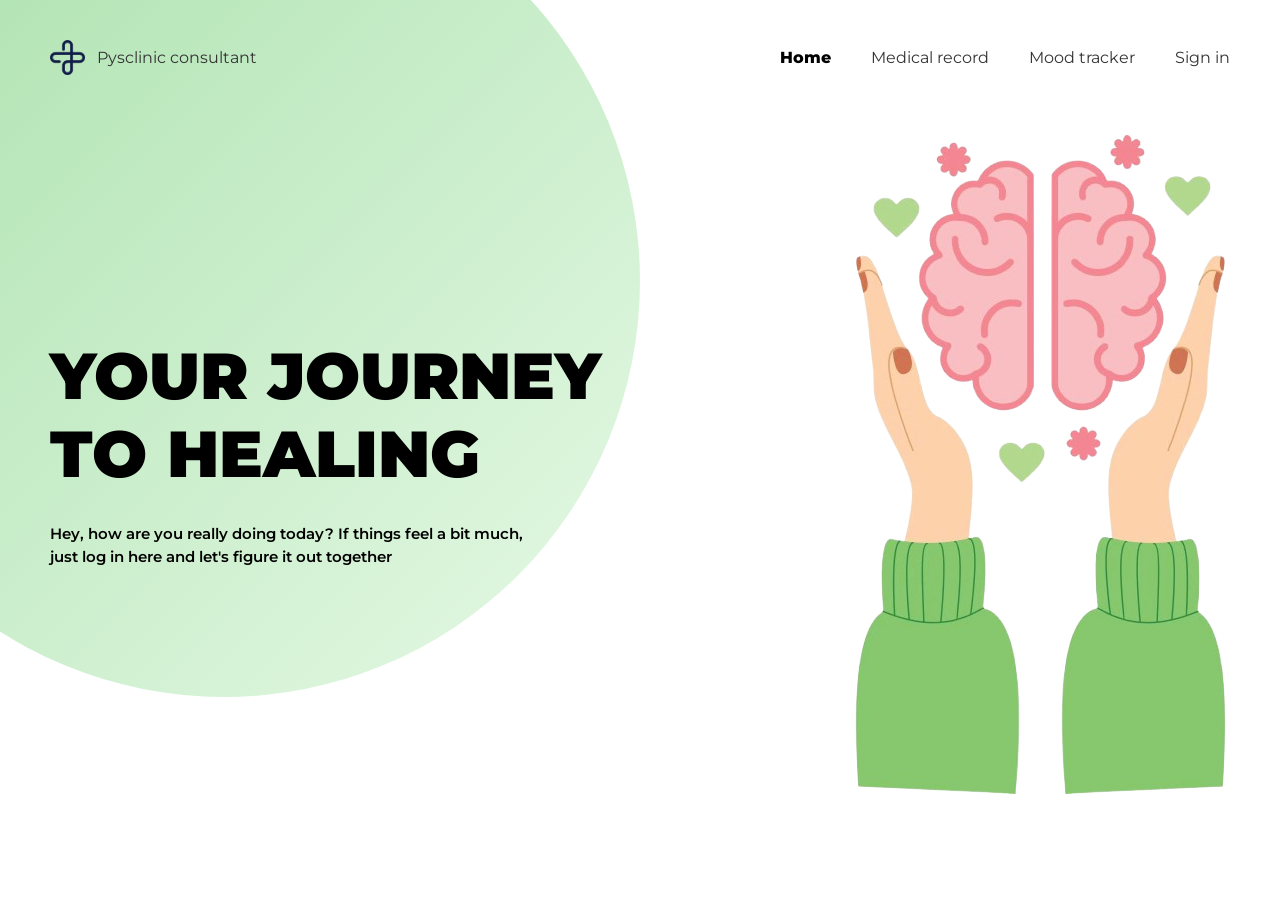
==== index.html @ 3fc35aa0 "web project" ====
<!DOCTYPE html>
<html lang="vi">
<head>
    <meta charset="UTF-8">
    <meta name="viewport" content="width=device-width, initial-scale=1.0">
    <title>Pysclinic Consultant</title>
    <link rel="stylesheet" href="index.css">
    <link rel="preconnect" href="https://fonts.googleapis.com">
    <link rel="preconnect" href="https://fonts.gstatic.com" crossorigin>
    <link href="https://fonts.googleapis.com/css2?family=Montserrat:wght@400;600;800;900&display=swap" rel="stylesheet">
</head>
<body>

    <div class="bg-shape"></div>

    <div class="container">
        <header>
            <div class="logo">
                <img src="ảnh/Picture2.png" alt="Logo" class="logo-icon"> 
                <span class="logo-text">Pysclinic consultant</span>
            </div>
            <nav>
                <ul>
                    <li><a href="#" class="active">Home</a></li>
                    <li><a href="medical_record.html">Medical record</a></li>
                    <li><a href="mood.html">Mood tracker</a></li>
                    <li><a href="sign_in.html">Sign in</a></li>
                </ul>
            </nav>
        </header>

        <main class="hero">
            <div class="hero-text">
                <h1>YOUR JOURNEY<br>TO HEALING</h1>
                <p>Hey, how are you really doing today? If things feel a bit much, just log in here and let's figure it out together</p>
            </div>

            <div class="hero-image">
                <img src="ảnh/trang_tri.png" alt="Healing Illustration">
            </div>
        </main>
    </div>

</body>
</html>
---- index.css ----
/* --- Reset cơ bản --- */
* {
    margin: 0;
    padding: 0;
    box-sizing: border-box;
}

body {
    font-family: 'Montserrat', sans-serif;
    background-color: #ffffff;
    color: #000;
    overflow-x: hidden;
    position: relative;
    min-height: 100vh;
}

/* --- Mảng nền cong màu xanh --- */
.bg-shape {
    position: absolute;
    top: -15vh; /* Kéo mảng xanh dịch lên trên một chút */
    left: -15vw; /* Kéo nhẹ sang phải để bao trọn khối chữ */
    width: 65vw; 
    height: 65vw; /* Dùng vw cho cả 2 chiều để tạo thành một hình tròn hoàn hảo */
    background: linear-gradient(135deg, #a8e0aa 0%, #e6f9e6 100%);
    border-radius: 50%;
    z-index: -1;
}

/* --- Container bọc nội dung --- */
.container {
    max-width: 1300px;
    margin: 0 auto;
    padding: 0 50px;
}

/* --- Header --- */
header {
    display: flex;
    justify-content: space-between;
    align-items: center;
    padding: 40px 0;
}

.logo {
    display: flex;
    align-items: center;
    gap: 12px;
}

.logo-icon {
    width: 35px;
    height: auto;
}

.logo-text {
    font-size: 16px;
    font-weight: 400;
    color: #333;
}

nav ul {
    list-style: none;
    display: flex;
    gap: 40px;
}

nav ul li a {
    text-decoration: none;
    color: #333;
    font-size: 16px;
    font-weight: 400;
}

nav ul li a.active {
    font-weight: 800;
    color: #000;
}

/* --- Hero Section (Phần chính) --- */
.hero {
    display: flex;
    align-items: center; /* Giúp chữ và ảnh luôn tự động thẳng hàng ngang với nhau */
    justify-content: space-between;
    margin-top: 20px;
    min-height: 70vh; /* Tạo chiều cao để dễ dàng căn lọt chữ vào hình tròn */
}

/* Phần chữ bên trái */
.hero-text {
    flex: 1;
    display: flex;
    flex-direction: column;
    justify-content: center;
    align-items: flex-start; /* Đẩy toàn bộ khung chữ sát sang lề trái */
    padding-right: 20px;
    transform: translateY(-5%); /* Mẹo: Đẩy nhẹ cả cụm lên 5% để rơi đúng vào tâm hình tròn xanh */
}

.hero-text h1 {
    font-size: 65px;
    font-weight: 900;
    line-height: 1.2;
    text-align: left; /* Chữ căn trái */
    margin-bottom: 30px;
}

.hero-text p {
    font-size: 15px;
    font-weight: 600;
    line-height: 1.5;
    text-align: left; /* Chữ căn trái */
    max-width: 480px;
}

/* Phần hình ảnh bên phải */
.hero-image {
    flex: 1;
    display: flex;
    justify-content: flex-end;
}

.hero-image img {
    max-width: 90%;
    height: auto;
}

/* --- Responsive (Giao diện cho điện thoại/tablet) --- */
@media (max-width: 992px) {
    .hero {
        flex-direction: column;
        margin-top: 20px;
        min-height: auto;
    }
    .bg-shape {
        width: 150vw;
        height: 150vw;
        top: -30%;
        left: -25%;
    }
    .hero-text {
        padding-right: 0;
        margin-bottom: 50px;
        align-items: center; /* Trở lại căn giữa khi xem trên điện thoại */
        transform: translateY(0);
    }
    .hero-text h1, .hero-text p {
        text-align: center;
    }
    .hero-text h1 {
        font-size: 50px;
    }
    header {
        flex-direction: column;
        gap: 20px;
    }
}
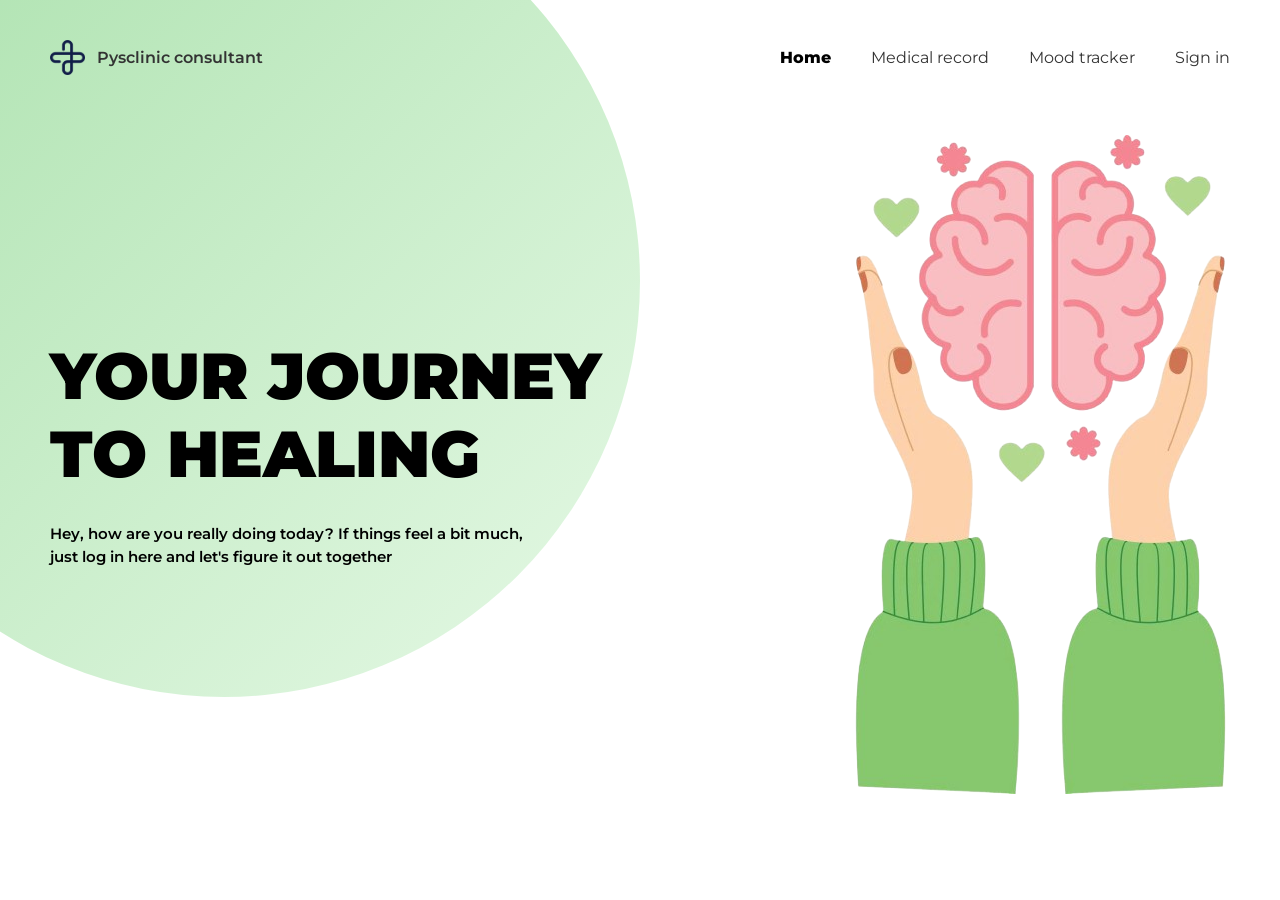
==== commit 42184622: "web project" ====
--- a/index.html
+++ b/index.html
@@ -16,7 +16,7 @@
     <div class="container">
         <header>
             <div class="logo">
-                <img src="ảnh/Picture2.png" alt="Logo" class="logo-icon"> 
+                <img src="ảnh/logo.png" alt="Logo" class="logo-icon"> 
                 <span class="logo-text">Pysclinic consultant</span>
             </div>
             <nav>
--- a/index.css
+++ b/index.css
@@ -42,9 +42,10 @@
 }
 
 .logo {
-    display: flex;
+    display: inline-flex;
     align-items: center;
     gap: 12px;
+    text-decoration: none;
 }
 
 .logo-icon {
@@ -54,7 +55,7 @@
 
 .logo-text {
     font-size: 16px;
-    font-weight: 400;
+    font-weight: 600;
     color: #333;
 }
 
@@ -76,24 +77,24 @@
     color: #000;
 }
 
-/* --- Hero Section (Phần chính) --- */
+
 .hero {
     display: flex;
-    align-items: center; /* Giúp chữ và ảnh luôn tự động thẳng hàng ngang với nhau */
+    align-items: center; 
     justify-content: space-between;
     margin-top: 20px;
-    min-height: 70vh; /* Tạo chiều cao để dễ dàng căn lọt chữ vào hình tròn */
+    min-height: 70vh; 
 }
 
-/* Phần chữ bên trái */
+
 .hero-text {
     flex: 1;
     display: flex;
     flex-direction: column;
     justify-content: center;
-    align-items: flex-start; /* Đẩy toàn bộ khung chữ sát sang lề trái */
+    align-items: flex-start; 
     padding-right: 20px;
-    transform: translateY(-5%); /* Mẹo: Đẩy nhẹ cả cụm lên 5% để rơi đúng vào tâm hình tròn xanh */
+    transform: translateY(-5%); 
 }
 
 .hero-text h1 {
